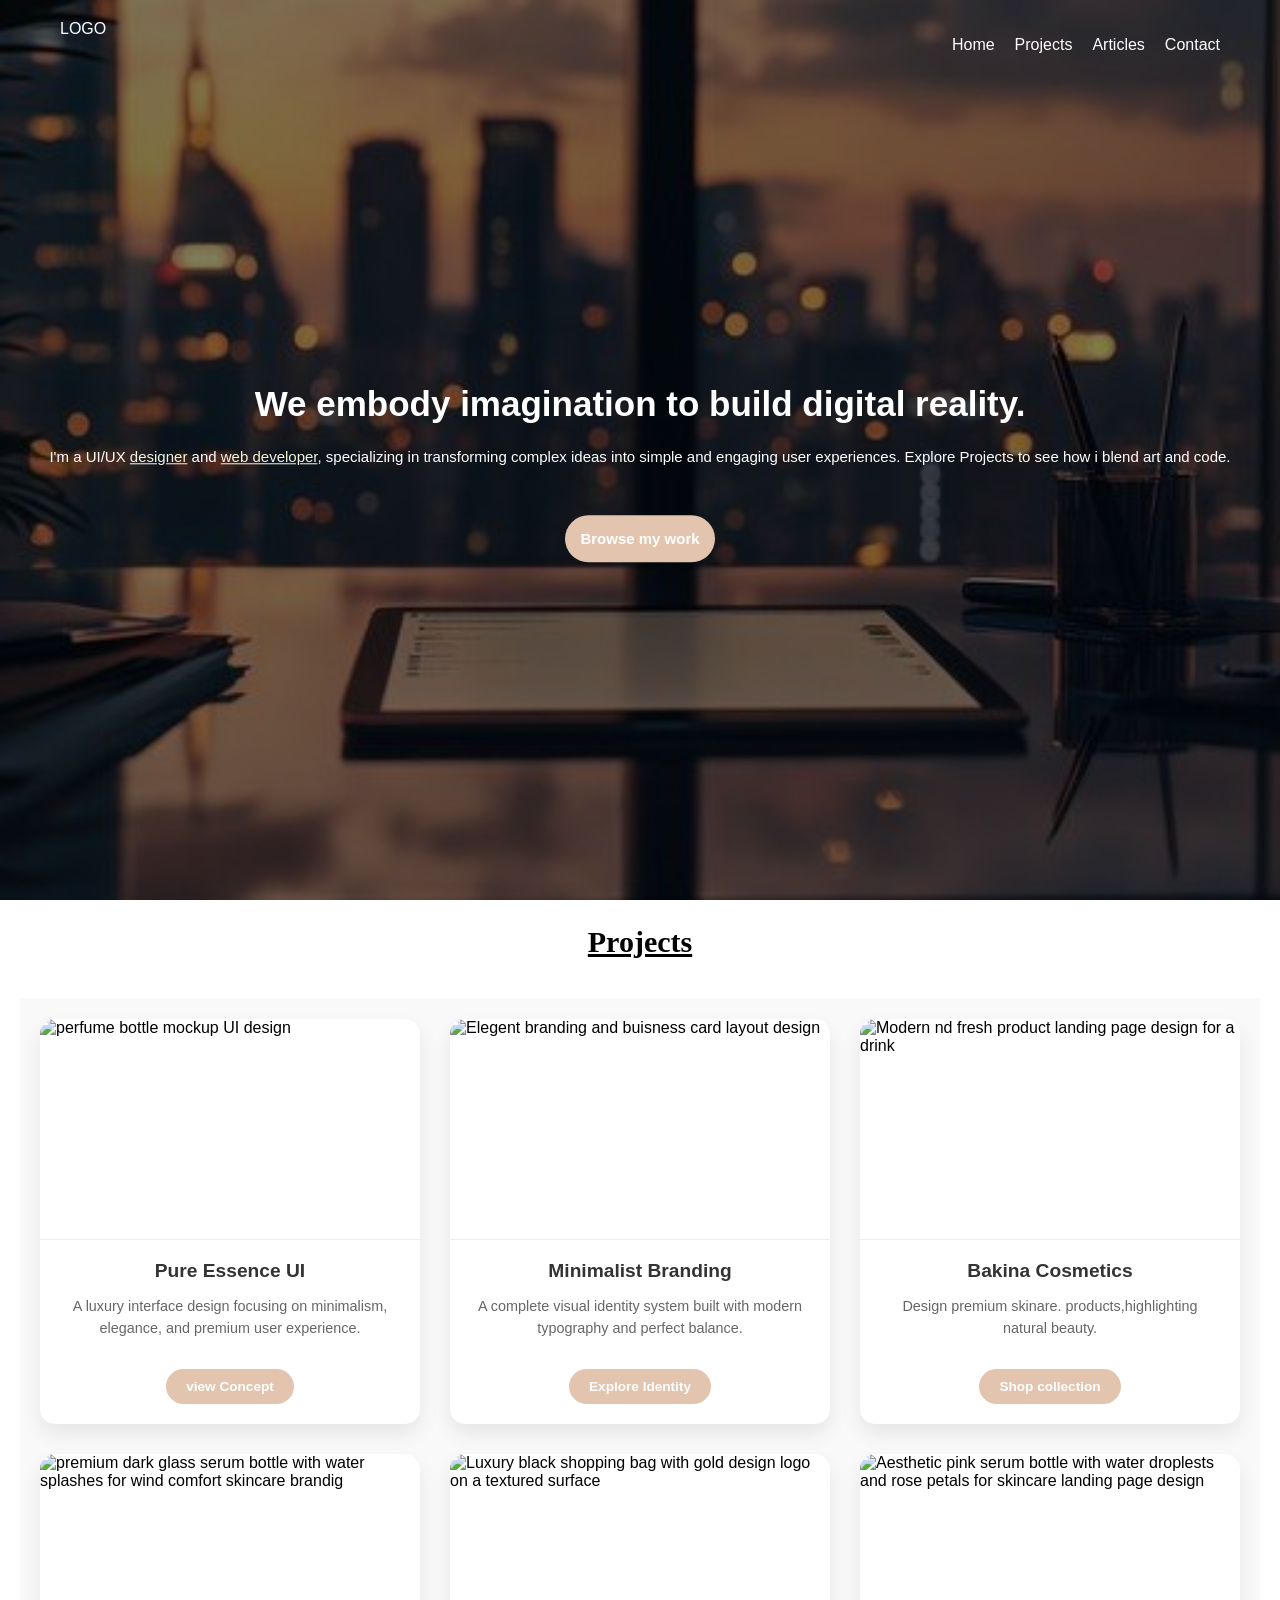
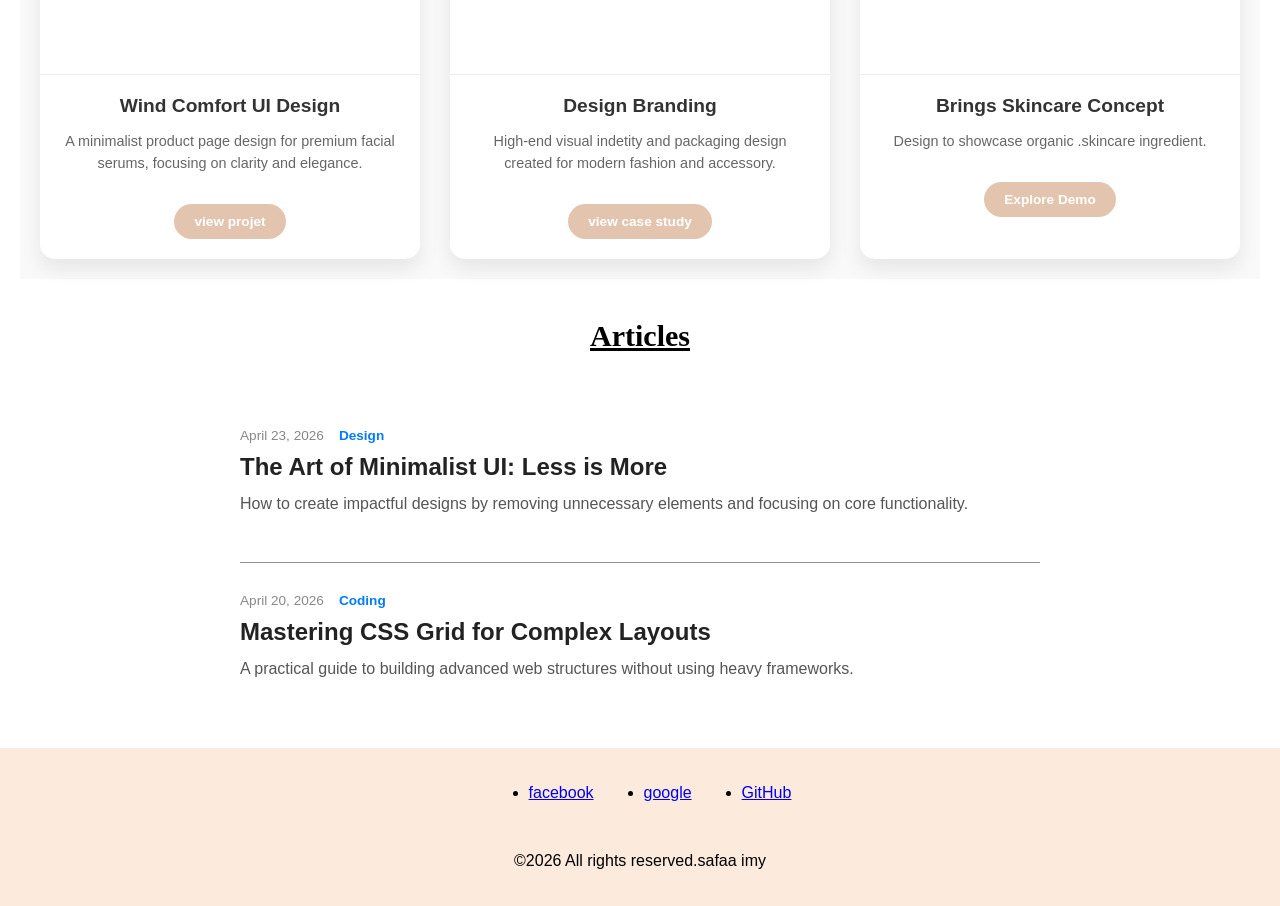
==== index.html @ 2d7e81fc "Update index.html" ====
<!DOCTYPE html>
<html lang="en">
    <head>
        <title>mini web site:portfolio page.</title>
        <meta charset="UTF-8">
        <meta name="viewport" content="width=device-width initial-scale=1.0">
        <link rel="stylesheet" href="stylews.css">
    </head>
    <body>
<!--start header-->
<header>
    <nav>
        <div class="logo">LOGO</div>
        <ul>
            <li><a href="#Home">Home</a></li>
            <li><a href="#projects">Projects</a></li>
            <li><a href="#Articles">Articles</a></li>
            <li><a href="#">Contact</a></li>
        </ul>
    </nav>
    <div class="content">
        <h1>We embody imagination to build digital reality. </h1>
        <p>I'm a UI/UX <span>designer</span> and <span>web developer</span>, specializing in transforming
           complex ideas into simple and engaging user experiences. Explore Projects
           to see how i blend art and code.
        </p>
        <a href="#" class="btn-project">Browse my work</a>
    </div>
</header>
<!--end header-->
<!--start main-->
<main>
    <section id="projects">
        <h2>Projects</h2>
        <div class="container">
            <article class="project-card">
                <div class="project-img">
                    <img src="img/Premium aesthetic perfume mockup.jpg" alt="perfume bottle mockup UI design">
                </div>
                <div class="project-content">
                    <h3>Pure Essence UI</h3>
                    <p>A luxury interface design focusing on minimalism,
                        elegance, and premium user experience.
                    </p>
                    <a href="#" class="btn-project">view Concept</a>
                </div>
            </article>
            <article class="project-card">
                <div class="project-img">
                    <img src="img/download (5).jpg" alt="Elegent branding and buisness card layout design">
                </div>
                <div class="project-content">
                    <h3>Minimalist Branding</h3>
                    <p>A complete visual identity system built with modern 
                        typography and perfect balance.
                    </p>
                    <a href="#" class="btn-project">Explore Identity</a>
                </div>
            </article>
            <article class="project-card">
                <div class="project-img">
                    <img src="img/Bakina Cosmetics _ Packaging Design.jpg" alt="Modern nd fresh product landing page design for a drink">
                </div>
                <div class="project-content">
                    <h3>Bakina Cosmetics</h3>
                    <p>Design premium skinare.
                        products,highlighting natural beauty.
                    </p>
                    <a href="#" class="btn-project">Shop collection</a>
                </div>
            </article>
            <article class="project-card">
                <div class="project-img">
                    <img src="img/download (10).jpg" alt="premium dark glass serum bottle with water splashes for wind comfort skincare brandig">
                </div>
                <div class="project-content">
                    <h3>Wind Comfort UI Design</h3>
                    <p>A minimalist product page design for premium
                        facial serums, focusing on clarity and elegance.
                    </p>
                    <a href="#" class="btn-project">view projet</a>
                </div>
            </article>
            <article class="project-card">
                <div class="project-img">
                    <img src="img/download (12).jpg" alt="Luxury black shopping bag with gold design logo on a textured surface">
                </div>
                <div class="project-content">
                    <h3>Design Branding</h3>
                    <p>High-end visual indetity and packaging design created for modern
                        fashion and accessory.
                    </p>
                    <a href="#" class="btn-project">view case study</a>
                </div>
            </article>
            <article class="project-card">
                <div class="project-img">
                    <img src="img/download (11).jpg" alt="Aesthetic pink serum bottle with water droplests and rose petals for skincare landing page design">
                </div>
                <div class="project-content">
                    <h3>Brings Skincare Concept</h3>
                    <p>Design to showcase organic .skincare ingredient.
                    </p>
                    <a href="#" class="btn-project">Explore Demo</a>
                </div>
            </article>
        </div>
    </section>
    <section id="Articles">
    <h2 class="section-title">Articles</h2>
    <div class="articles-list">
        <article class="article-item">
            <div class="article-meta">
                <span class="date">April 23, 2026</span>
                <span class="tag">Design</span>
            </div>
            <a href="#" class="article-link">
                <h3>The Art of Minimalist UI: Less is More</h3>
            </a>
            <p>How to create impactful designs by removing unnecessary elements and focusing on core functionality.</p>
        </article>

        <article class="article-item">
            <div class="article-meta">
                <span class="date">April 20, 2026</span>
                <span class="tag">Coding</span>
            </div>
            <a href="#" class="article-link">
                <h3>Mastering CSS Grid for Complex Layouts</h3>
            </a>
            <p>A practical guide to building advanced web structures without using heavy frameworks.</p>
        </article>
    </div>
</section>
</main>
<!--end main-->
<!--start footer-->
<footer>
    <div class="links">
        <ul>
            <li><a href="#facebook">facebook</a></li>
            <li><a href="#google">google</a></li>
            <li><a href="#GitHub">GitHub</a></li>
        </ul>
    </div>
     <p>&copy;2026 All rights reserved.safaa imy</p>
</footer>
<!--enf footer-->
    </body>
</html>
---- stylews.css ----
@charset "UTF-8"
*{
    margin: 0;
    padding: 0;
    box-sizing: border-box;
}
body {
    margin: 0;
    padding: 0;
    width: 100%;
    font-family: Arial, sans-serif;
}

/*--header-- */
header {
    height: 100vh;
    background-image: url('Modern\ Workspace\ with\ City\ View\ at\ Dusk.jpg');
    background-repeat: no-repeat;
    background-size: cover;
    background-position: center;
    position: relative;
    color: white;
}

header::after {
    content: "";
    position: absolute;
    inset: 0;
    background: rgba(0,0,0,0.5);
}

nav {
    position: relative;
    z-index: 2;
    display: flex;
    justify-content: space-between;
    padding: 20px 60px;
}

nav ul {
    display: flex;
    list-style: none;
    gap: 20px;
     transition: 0.3s;
}
nav ul :hover{
    text-decoration: underline;
}

nav a {
    color: white;
    text-decoration: none;
    text-transform: capitalize;
}

/* hero */
.content {
    position: relative;
    z-index: 2;
    text-align: center;
    top: 40%;
    transform: translateY(-50%);
}

.content h1 {
    font-size: 35px;
}
.content p{
    font-size: 15px;
}
.content span{
    color: beige;
    text-decoration: underline;
}
.content .btn-project{
    display: inline-block;
    margin-top: 35px;
    border-radius: 50px;
    background-color:#E3C5AF;
    padding: 15px 15px;
    text-decoration: none;
    font-size: 15px;
   color: white;
   transition: 0.3s;
}
.content .btn-project:hover{
    background-color:#b39884;
}
/*--main--*/
/* Container: ينسق الكروت بجانب بعضها البعض */
h2{
    text-align: center;
    text-decoration:underline;
    font-family:initial;
    font-size: 30px;
    font-weight: bold;
    
}
.container {
    width: 100%;
    max-width: 1200px;
    margin: 40px auto;
    display: flex;
    flex-direction: row;
    flex-wrap: wrap;
    gap: 30px; /* زيادة المسافة قليلاً لراحة العين */
    justify-content: center;
    padding: 20px;
    background-color: #f9f9f9; /* خلفية فاتحة جداً لإبراز الكروت */
}

.project-card {
    flex: 1 1 calc(33.333% - 30px); /* عرض يسمح بـ 3 كروت في السطر للشاشات الكبيرة */
    min-width: 300px;
    max-width: 380px;
    background-color: #fff;
    display: flex;
    flex-direction: column;
    border-radius: 15px; /* زوايا أكثر انحناءً لتبدو عصرية */
    overflow: hidden;
    /* إضافة ظل ناعم ليظهر الكرت بارزاً كما في الصورة */
    box-shadow: 0 10px 20px rgba(0,0,0,0.08); 
    transition: transform 0.3s ease; /* تأثير عند تمرير الماوس */
}

.project-card:hover {
    transform: translateY(-5px); /* يرتفع الكرت قليلاً عند تمرير الماوس */
}

.project-img img {
    width: 100%;
    height: 220px; /* ارتفاع متناسق للصور */
    object-fit: cover;
    display: block;
    border-bottom: 1px solid #eee;
}

.project-content {
    padding: 20px;
    text-align: center; /* توسيط النص ليعطي مظهر "البروفايل" */
}

.project-content h3 {
    margin: 0 0 10px;
    font-size: 1.2rem;
    color: #333;
}

.project-content p {
    color: #666;
    font-size: 0.9rem;
    line-height: 1.5;
}

.btn-project {
    display: inline-block;
    margin-top: 15px;
    padding: 10px 20px;
    text-decoration: none;
    background-color: #E3C5AF; /* لون أزرق احترافي */
    color: white;
    border-radius: 25px; /* زر دائري الحواف */
    font-weight: bold;
    font-size: 0.85rem;
     transition: 0.3s;
}
.btn-project:hover{
    background-color:#b39884;
}
.articles-list {
    max-width: 800px; /* المقالات بدون صور تبان أحسن كي تكون في حاوية ضيقة */
    margin: 0 auto;
    padding: 20px;
}

.article-item {
    padding: 30px 0;
    border-bottom: 1px solid #929292; /* خط فاصل بين المقالات */
    transition: all 0.3s ease;
}

.article-item:last-child {
    border-bottom: none;
}

.article-meta {
    display: flex;
    gap: 15px;
    font-size: 0.85rem;
    color: #888;
    margin-bottom: 10px;
}

.tag {
    color: #007bff; /* لون مميز للتصنيف */
    font-weight: 600;
}

.article-link {
    text-decoration: none;
    color: #222;
}

.article-item h3 {
    font-size: 1.5rem;
    margin: 10px 0;
    transition: color 0.3s;
}

.article-item:hover h3 {
    color: #007bff; /* يتبدل اللون كي تحطي الماوس */
}

.article-item p {
    color: #555;
    line-height: 1.6;
    margin-top: 10px;
}
/*footer*/
footer{
    background-color:#fceadd;
    padding: 20px;
}
footer ul{
   display: flex;
   gap:50px;
   justify-content:center;
   text-decoration:none;
}
footer p{
    text-align: center;
   margin-top: 50px
}
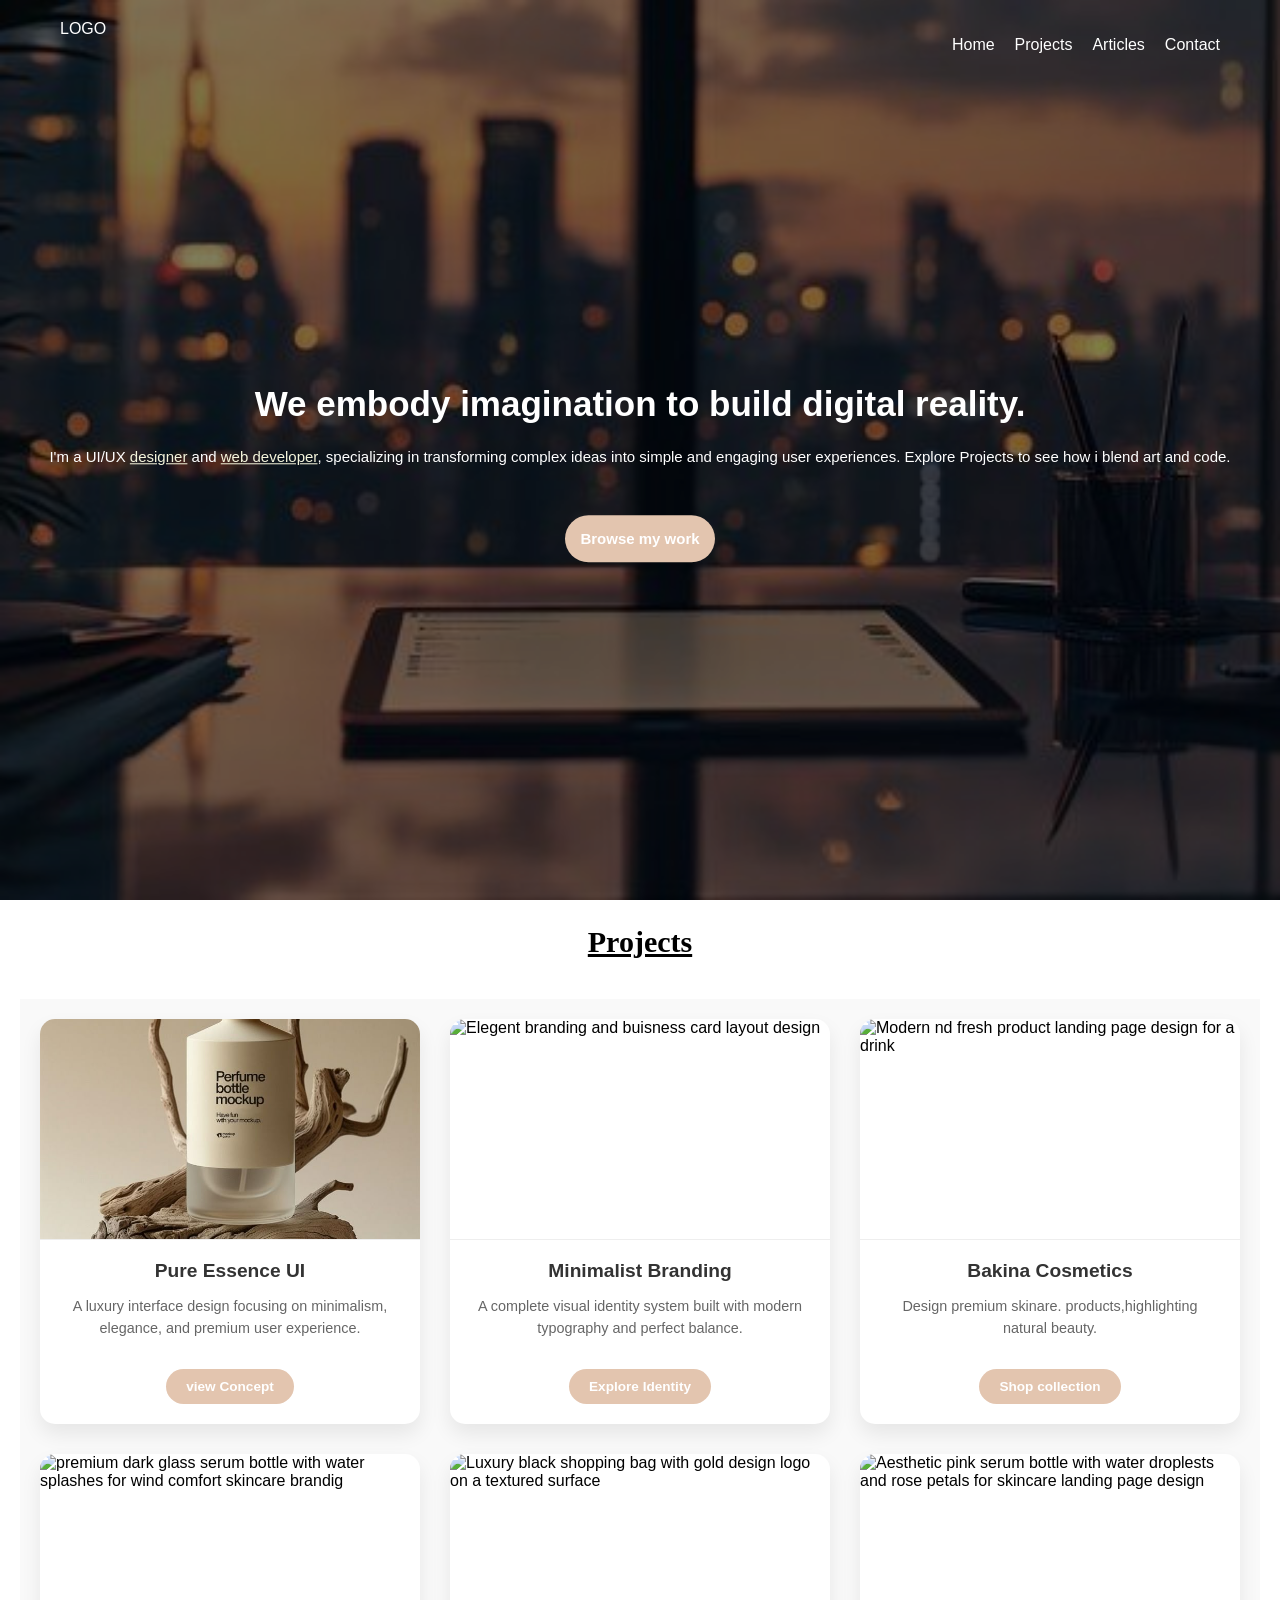
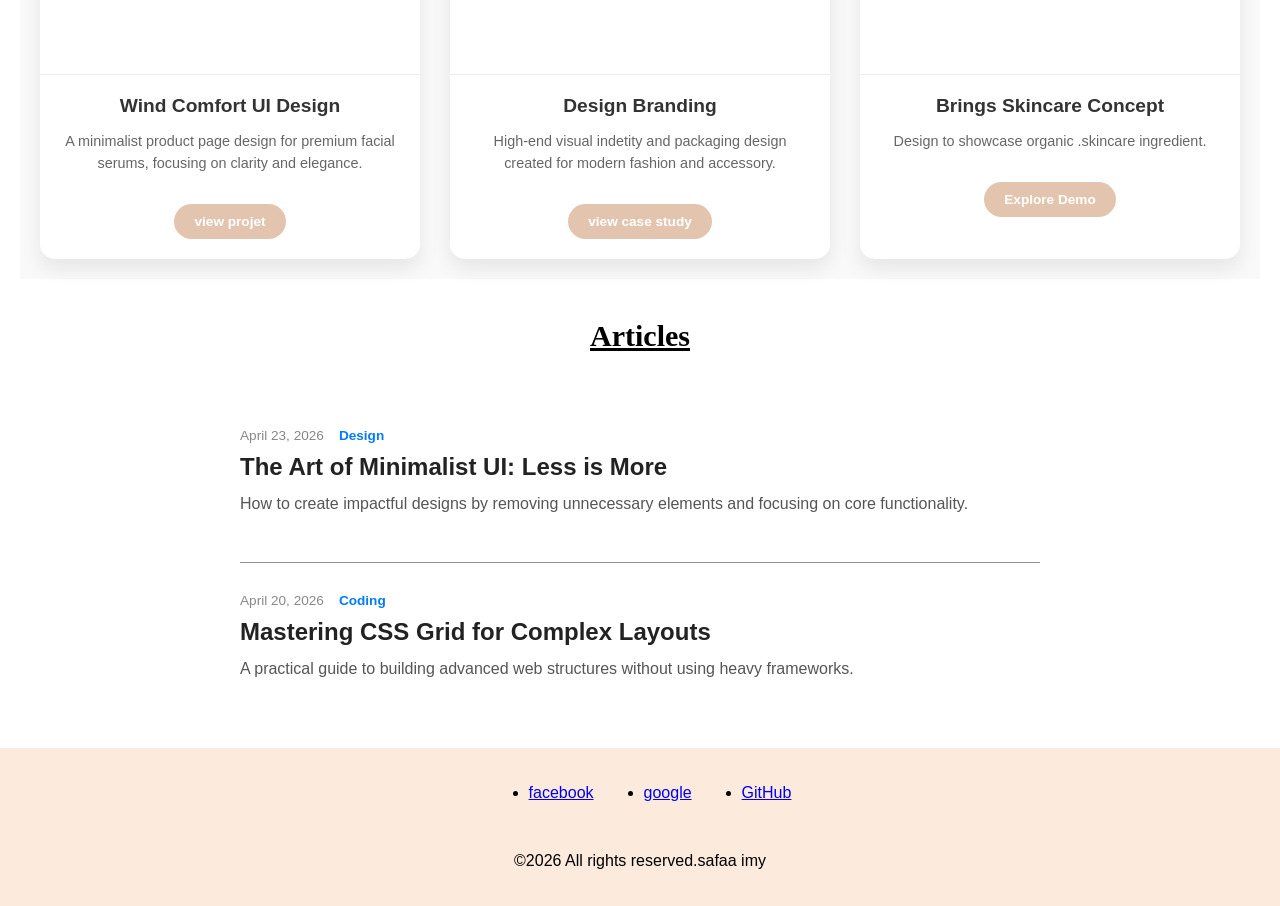
==== commit 6ba87f02: "index.html" ====
--- a/index.html
+++ b/index.html
@@ -35,7 +35,7 @@
         <div class="container">
             <article class="project-card">
                 <div class="project-img">
-                    <img src="img/Premium aesthetic perfume mockup.jpg" alt="perfume bottle mockup UI design">
+                    <img src="s.jpg" alt="perfume bottle mockup UI design">
                 </div>
                 <div class="project-content">
                     <h3>Pure Essence UI</h3>
--- a/stylews.css
+++ b/stylews.css
@@ -14,7 +14,7 @@
 /*--header-- */
 header {
     height: 100vh;
-    background-image: url('Modern\ Workspace\ with\ City\ View\ at\ Dusk.jpg');
+    background-image: url('b.jpg');
     background-repeat: no-repeat;
     background-size: cover;
     background-position: center;
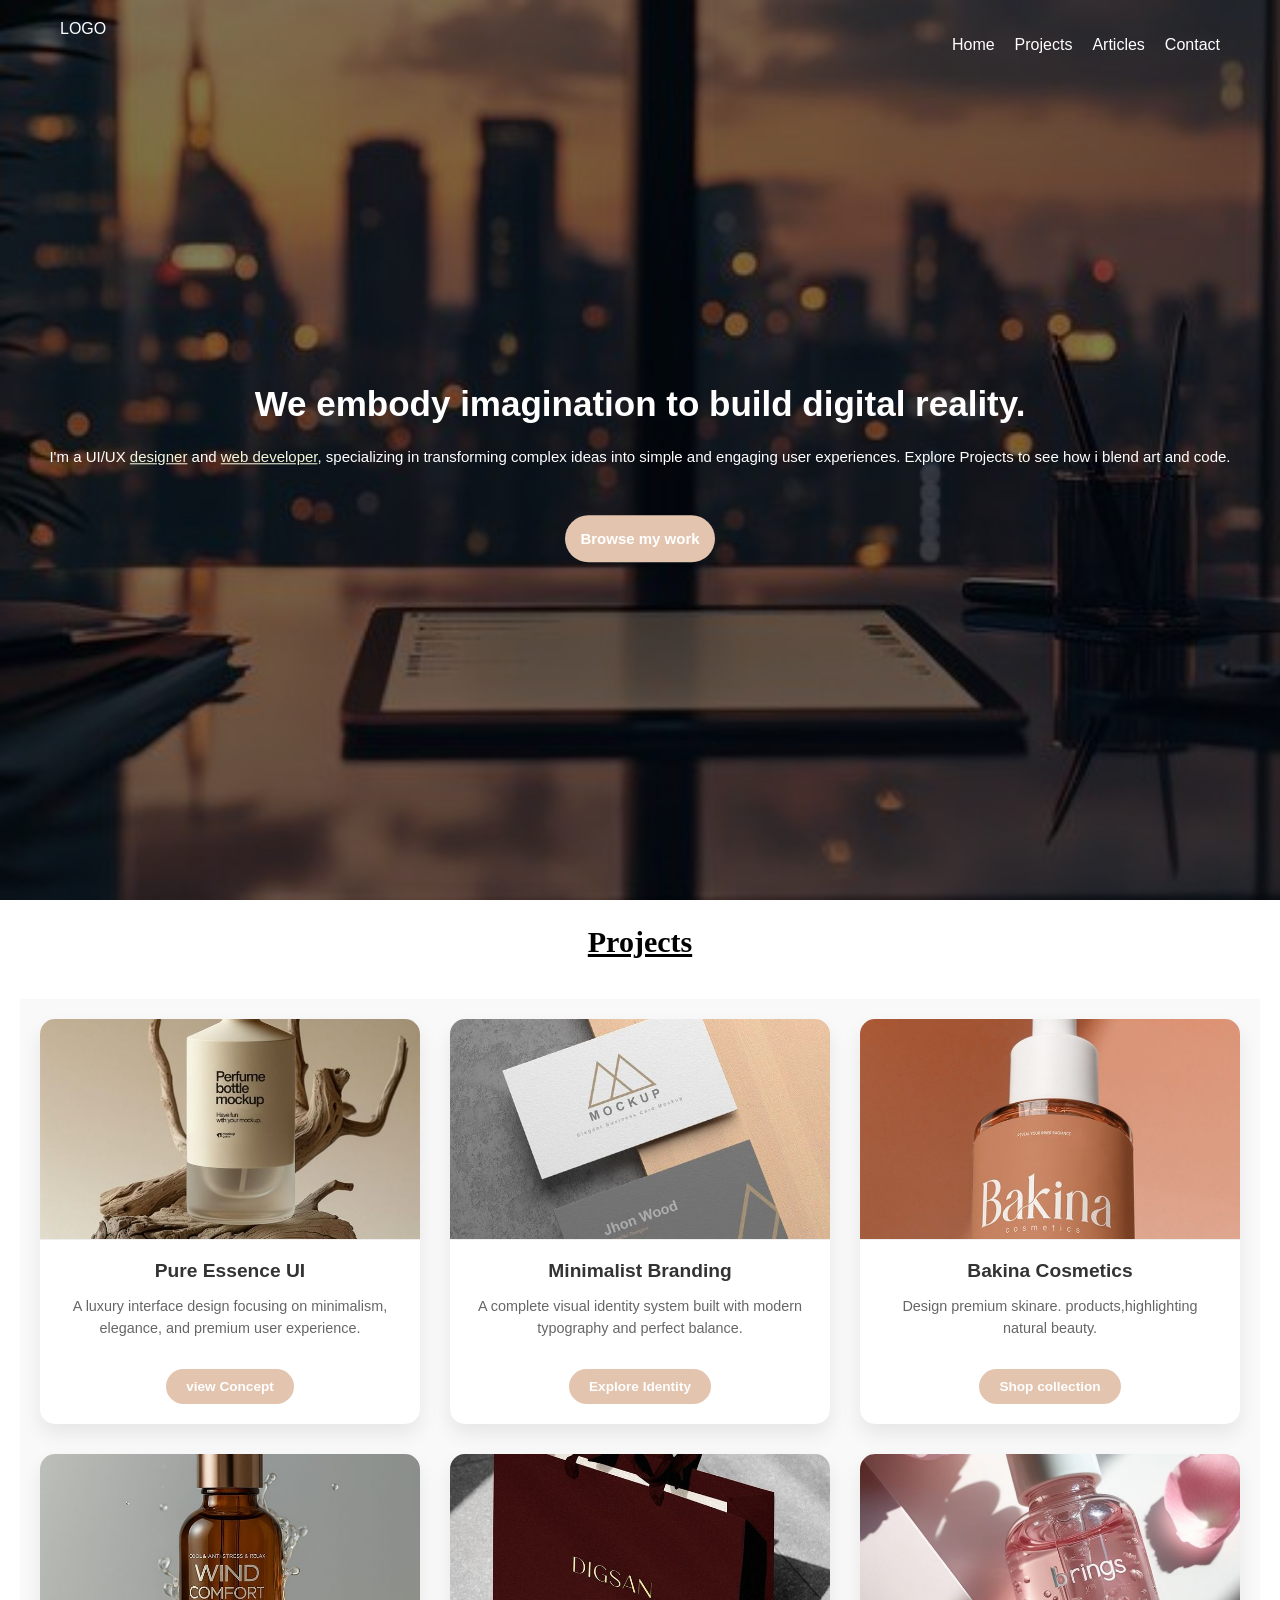
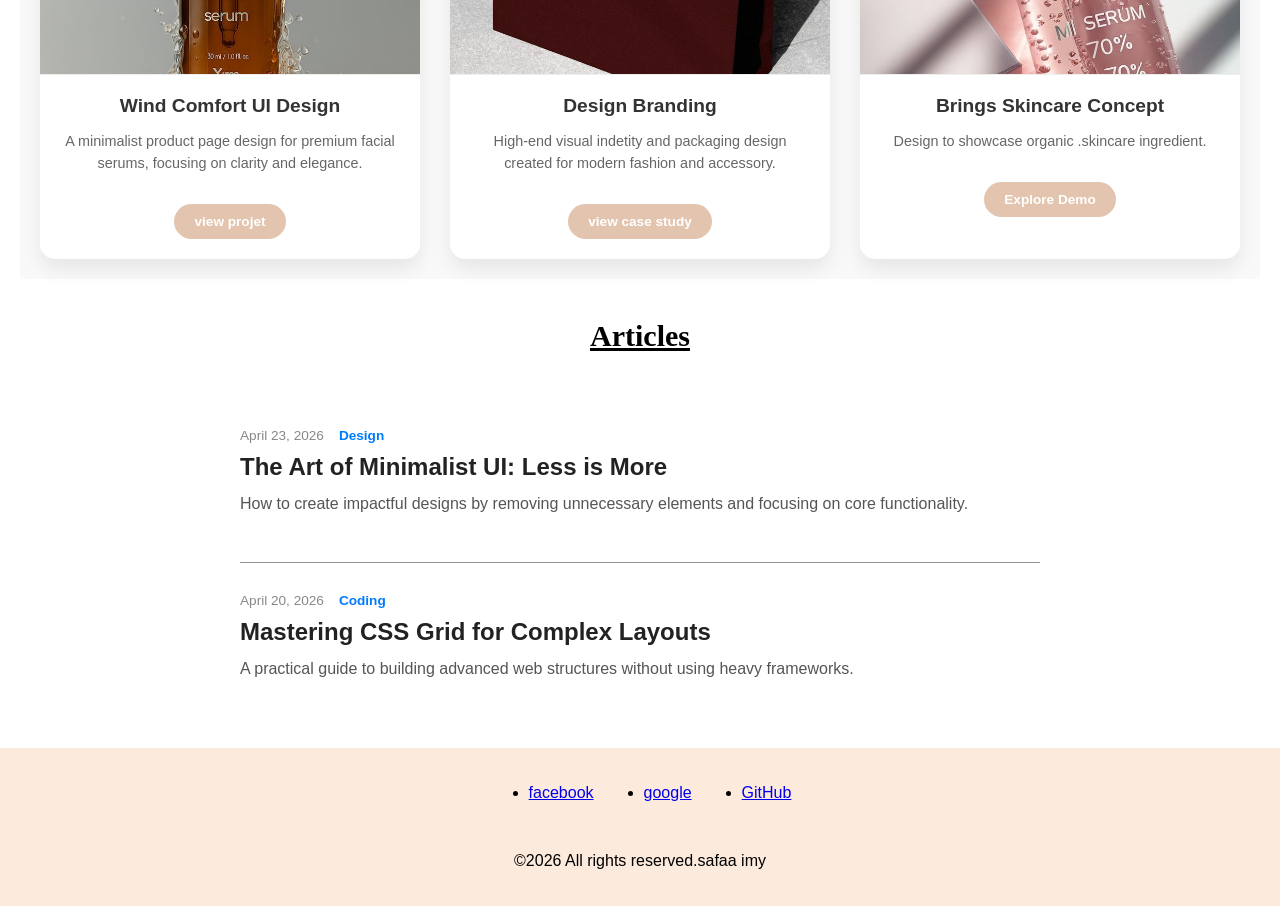
==== commit 60a96b50: "index.html" ====
--- a/index.html
+++ b/index.html
@@ -47,7 +47,7 @@
             </article>
             <article class="project-card">
                 <div class="project-img">
-                    <img src="img/download (5).jpg" alt="Elegent branding and buisness card layout design">
+                    <img src="h.jpg" alt="Elegent branding and buisness card layout design">
                 </div>
                 <div class="project-content">
                     <h3>Minimalist Branding</h3>
@@ -59,7 +59,7 @@
             </article>
             <article class="project-card">
                 <div class="project-img">
-                    <img src="img/Bakina Cosmetics _ Packaging Design.jpg" alt="Modern nd fresh product landing page design for a drink">
+                    <img src="f.jpg" alt="Modern nd fresh product landing page design for a drink">
                 </div>
                 <div class="project-content">
                     <h3>Bakina Cosmetics</h3>
@@ -71,7 +71,7 @@
             </article>
             <article class="project-card">
                 <div class="project-img">
-                    <img src="img/download (10).jpg" alt="premium dark glass serum bottle with water splashes for wind comfort skincare brandig">
+                    <img src="e.jpg" alt="premium dark glass serum bottle with water splashes for wind comfort skincare brandig">
                 </div>
                 <div class="project-content">
                     <h3>Wind Comfort UI Design</h3>
@@ -83,7 +83,7 @@
             </article>
             <article class="project-card">
                 <div class="project-img">
-                    <img src="img/download (12).jpg" alt="Luxury black shopping bag with gold design logo on a textured surface">
+                    <img src="p.jpg" alt="Luxury black shopping bag with gold design logo on a textured surface">
                 </div>
                 <div class="project-content">
                     <h3>Design Branding</h3>
@@ -95,7 +95,7 @@
             </article>
             <article class="project-card">
                 <div class="project-img">
-                    <img src="img/download (11).jpg" alt="Aesthetic pink serum bottle with water droplests and rose petals for skincare landing page design">
+                    <img src="k.jpg" alt="Aesthetic pink serum bottle with water droplests and rose petals for skincare landing page design">
                 </div>
                 <div class="project-content">
                     <h3>Brings Skincare Concept</h3>
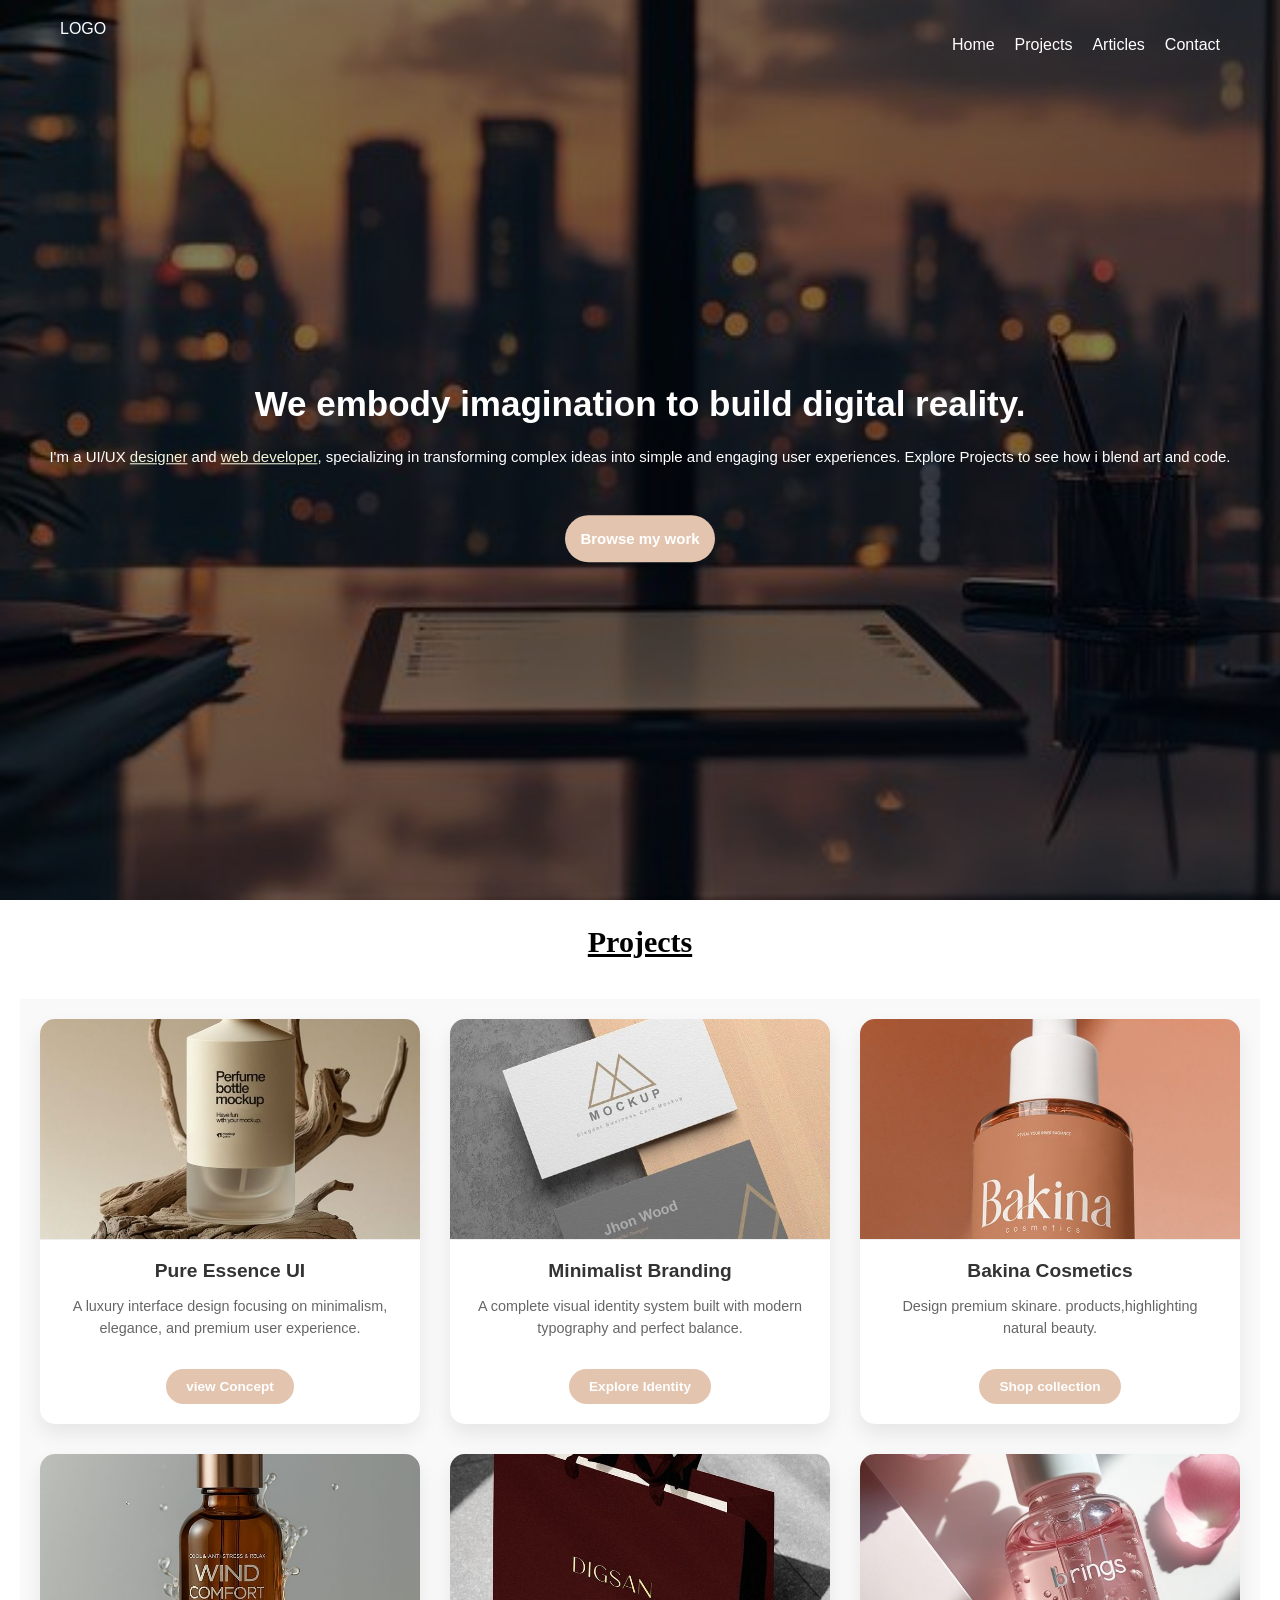
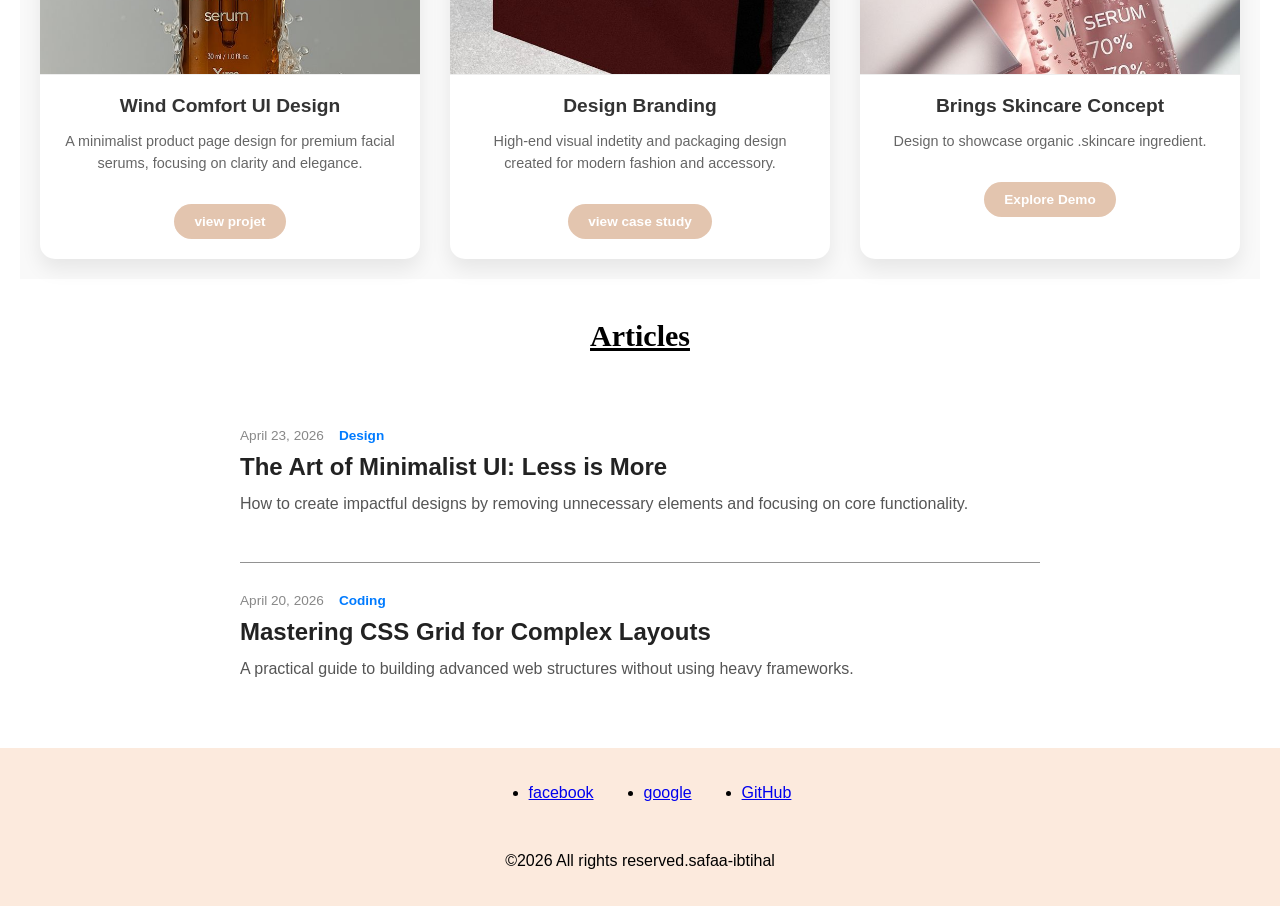
==== commit e147ed45: "Fix HTML structure and update footer content" ====
--- a/index.html
+++ b/index.html
@@ -3,7 +3,7 @@
     <head>
         <title>mini web site:portfolio page.</title>
         <meta charset="UTF-8">
-        <meta name="viewport" content="width=device-width initial-scale=1.0">
+        <meta name="viewport" content="width=device-width, initial-scale=1.0">
         <link rel="stylesheet" href="stylews.css">
     </head>
     <body>
@@ -35,7 +35,7 @@
         <div class="container">
             <article class="project-card">
                 <div class="project-img">
-                    <img src="s.jpg" alt="perfume bottle mockup UI design">
+                    <img src="./s.jpg" alt="perfume bottle mockup UI design">
                 </div>
                 <div class="project-content">
                     <h3>Pure Essence UI</h3>
@@ -47,7 +47,7 @@
             </article>
             <article class="project-card">
                 <div class="project-img">
-                    <img src="h.jpg" alt="Elegent branding and buisness card layout design">
+                    <img src="./h.jpg" alt="Elegent branding and buisness card layout design">
                 </div>
                 <div class="project-content">
                     <h3>Minimalist Branding</h3>
@@ -59,7 +59,7 @@
             </article>
             <article class="project-card">
                 <div class="project-img">
-                    <img src="f.jpg" alt="Modern nd fresh product landing page design for a drink">
+                    <img src="./f.jpg" alt="Modern nd fresh product landing page design for a drink">
                 </div>
                 <div class="project-content">
                     <h3>Bakina Cosmetics</h3>
@@ -71,7 +71,7 @@
             </article>
             <article class="project-card">
                 <div class="project-img">
-                    <img src="e.jpg" alt="premium dark glass serum bottle with water splashes for wind comfort skincare brandig">
+                    <img src="./e.jpg" alt="premium dark glass serum bottle with water splashes for wind comfort skincare brandig">
                 </div>
                 <div class="project-content">
                     <h3>Wind Comfort UI Design</h3>
@@ -83,7 +83,7 @@
             </article>
             <article class="project-card">
                 <div class="project-img">
-                    <img src="p.jpg" alt="Luxury black shopping bag with gold design logo on a textured surface">
+                    <img src="./p.jpg" alt="Luxury black shopping bag with gold design logo on a textured surface">
                 </div>
                 <div class="project-content">
                     <h3>Design Branding</h3>
@@ -95,7 +95,7 @@
             </article>
             <article class="project-card">
                 <div class="project-img">
-                    <img src="k.jpg" alt="Aesthetic pink serum bottle with water droplests and rose petals for skincare landing page design">
+                    <img src="./k.jpg" alt="Aesthetic pink serum bottle with water droplests and rose petals for skincare landing page design">
                 </div>
                 <div class="project-content">
                     <h3>Brings Skincare Concept</h3>
@@ -143,7 +143,7 @@
             <li><a href="#GitHub">GitHub</a></li>
         </ul>
     </div>
-     <p>&copy;2026 All rights reserved.safaa imy</p>
+     <p>&copy;2026 All rights reserved.safaa-ibtihal</p>
 </footer>
 <!--enf footer-->
     </body>
--- a/stylews.css
+++ b/stylews.css
@@ -231,3 +231,24 @@
     text-align: center;
    margin-top: 50px
 }
+@media (max-width: 768px) {
+    /* تجعل الأقسام تظهر تحت بعضها بدل ما تكون في سطر واحد */
+    .container, .projects-grid { 
+        display: flex;
+        flex-direction: column;
+        align-items: center;
+    }
+
+    /* تعديل حجم الخط ليكون مناسباً للموبايل */
+    h1 {
+        font-size: 1.8rem;
+        text-align: center;
+    }
+
+    /* تعديل عرض الصور أو الكروت لتأخذ مساحة الشاشة */
+    .project-card {
+        width: 90%;
+        margin-bottom: 20px;
+    }
+}
+
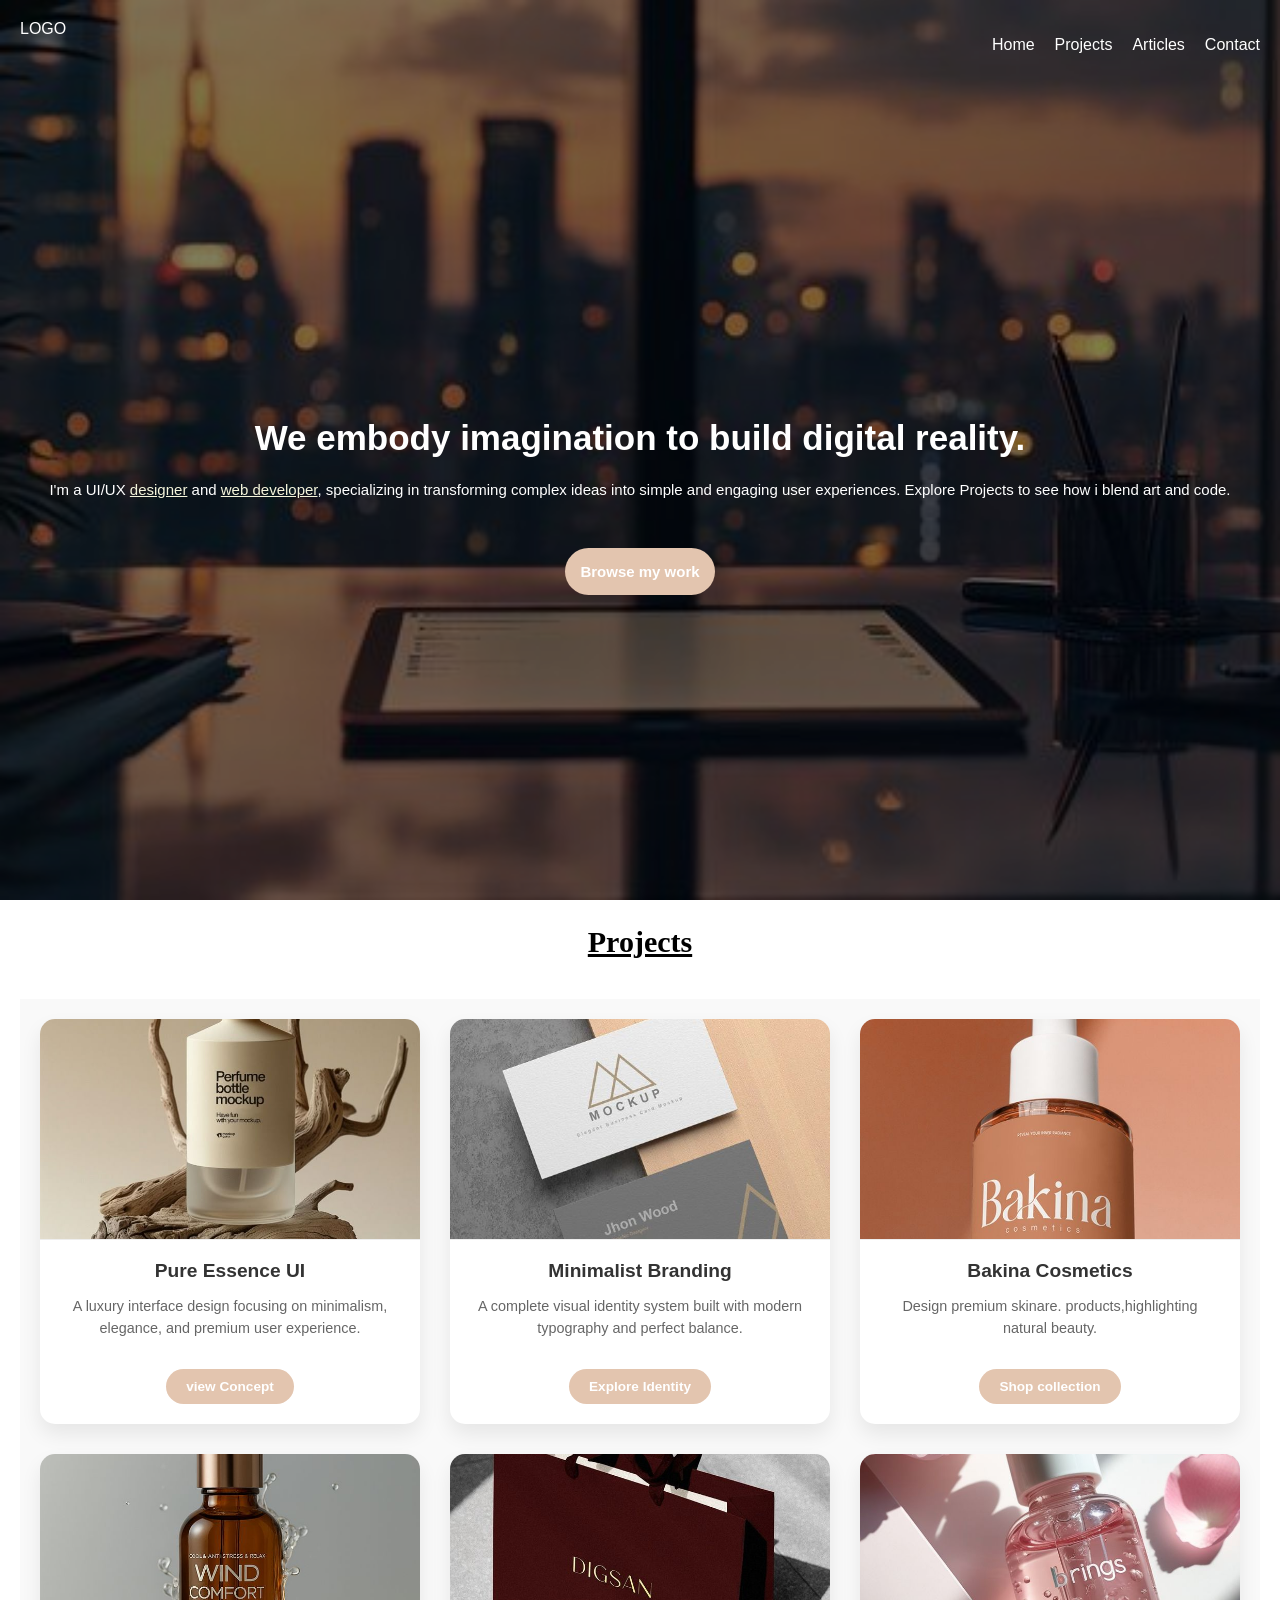
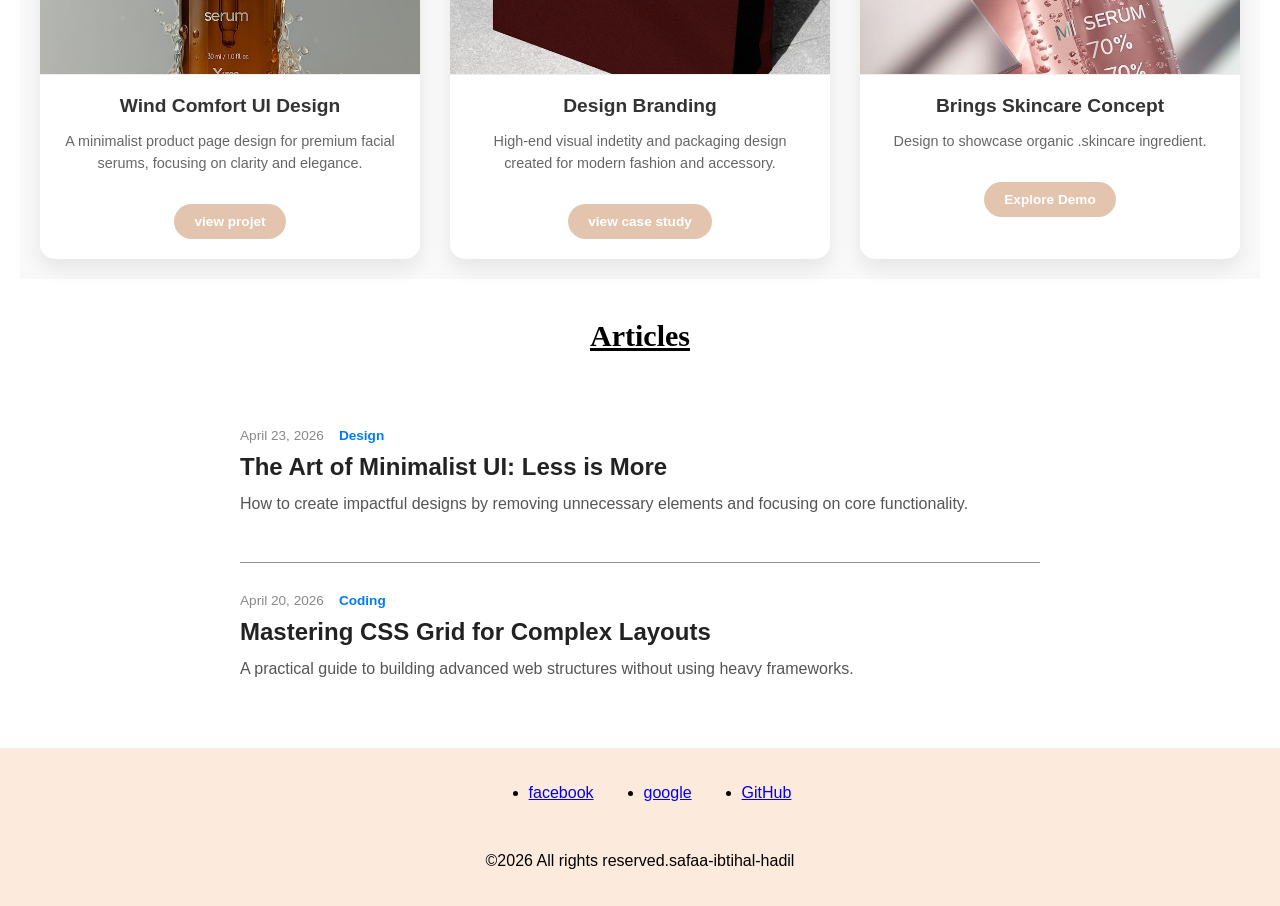
==== commit 1098caf1: "Fix formatting and content in index.html" ====
--- a/index.html
+++ b/index.html
@@ -143,7 +143,7 @@
             <li><a href="#GitHub">GitHub</a></li>
         </ul>
     </div>
-     <p>&copy;2026 All rights reserved.safaa-ibtihal</p>
+     <p>&copy;2026 All rights reserved.safaa-ibtihal-hadil</p>
 </footer>
 <!--enf footer-->
     </body>
--- a/stylews.css
+++ b/stylews.css
@@ -13,13 +13,15 @@
 
 /*--header-- */
 header {
-    height: 100vh;
+    min-height: 100vh;
     background-image: url('b.jpg');
     background-repeat: no-repeat;
     background-size: cover;
     background-position: center;
     position: relative;
     color: white;
+    display: flex;
+    flex-direction: column;
 }
 
 header::after {
@@ -34,7 +36,7 @@
     z-index: 2;
     display: flex;
     justify-content: space-between;
-    padding: 20px 60px;
+    padding: 20px ;
 }
 
 nav ul {
@@ -58,8 +60,10 @@
     position: relative;
     z-index: 2;
     text-align: center;
-    top: 40%;
-    transform: translateY(-50%);
+    /* هذا التعديل سيجعل المحتوى يتوسط الصفحة عمودياً دون تداخل */
+    margin: auto; 
+    padding: 40px 20px;
+    /* حذفنا الـ top والـ transform لأننا استخدمنا Flexbox في الهيدر */
 }
 
 .content h1 {
@@ -231,24 +235,50 @@
     text-align: center;
    margin-top: 50px
 }
+/* تنسيقات الأجهزة اللوحية والهواتف */
 @media (max-width: 768px) {
-    /* تجعل الأقسام تظهر تحت بعضها بدل ما تكون في سطر واحد */
-    .container, .projects-grid { 
-        display: flex;
+    
+    /* جعل القائمة العلوية تترتب عمودياً */
+    nav {
         flex-direction: column;
         align-items: center;
-    }
-
-    /* تعديل حجم الخط ليكون مناسباً للموبايل */
-    h1 {
-        font-size: 1.8rem;
-        text-align: center;
-    }
-
-    /* تعديل عرض الصور أو الكروت لتأخذ مساحة الشاشة */
+        padding: 20px;
+        gap: 15px;
+    }
+
+    nav ul {
+        padding: 0;
+        gap: 10px;
+        font-size: 14px;
+    }
+
+    /* تصغير حجم العناوين لتناسب الشاشة الصغيرة */
+    .content h1 {
+        font-size: 26px;
+    }
+
+    /* جعل الكروت (Projects) تأخذ العرض الكامل وتترتب فوق بعضها */
     .project-card {
-        width: 90%;
-        margin-bottom: 20px;
-    }
-}
-
+        flex: 1 1 100%;
+        max-width: 100%;
+    }
+
+    /* تعديل الـ Footer */
+    footer ul {
+        flex-direction: column;
+        align-items: center;
+        gap: 10px;
+    }
+}
+
+/* للهواتف الصغيرة جداً (أقل من 480 بكسل) */
+@media (max-width: 480px) {
+    .content .btn-project {
+        padding: 10px 20px;
+        font-size: 14px;
+    }
+    
+    .container {
+        padding: 10px;
+    }
+}
